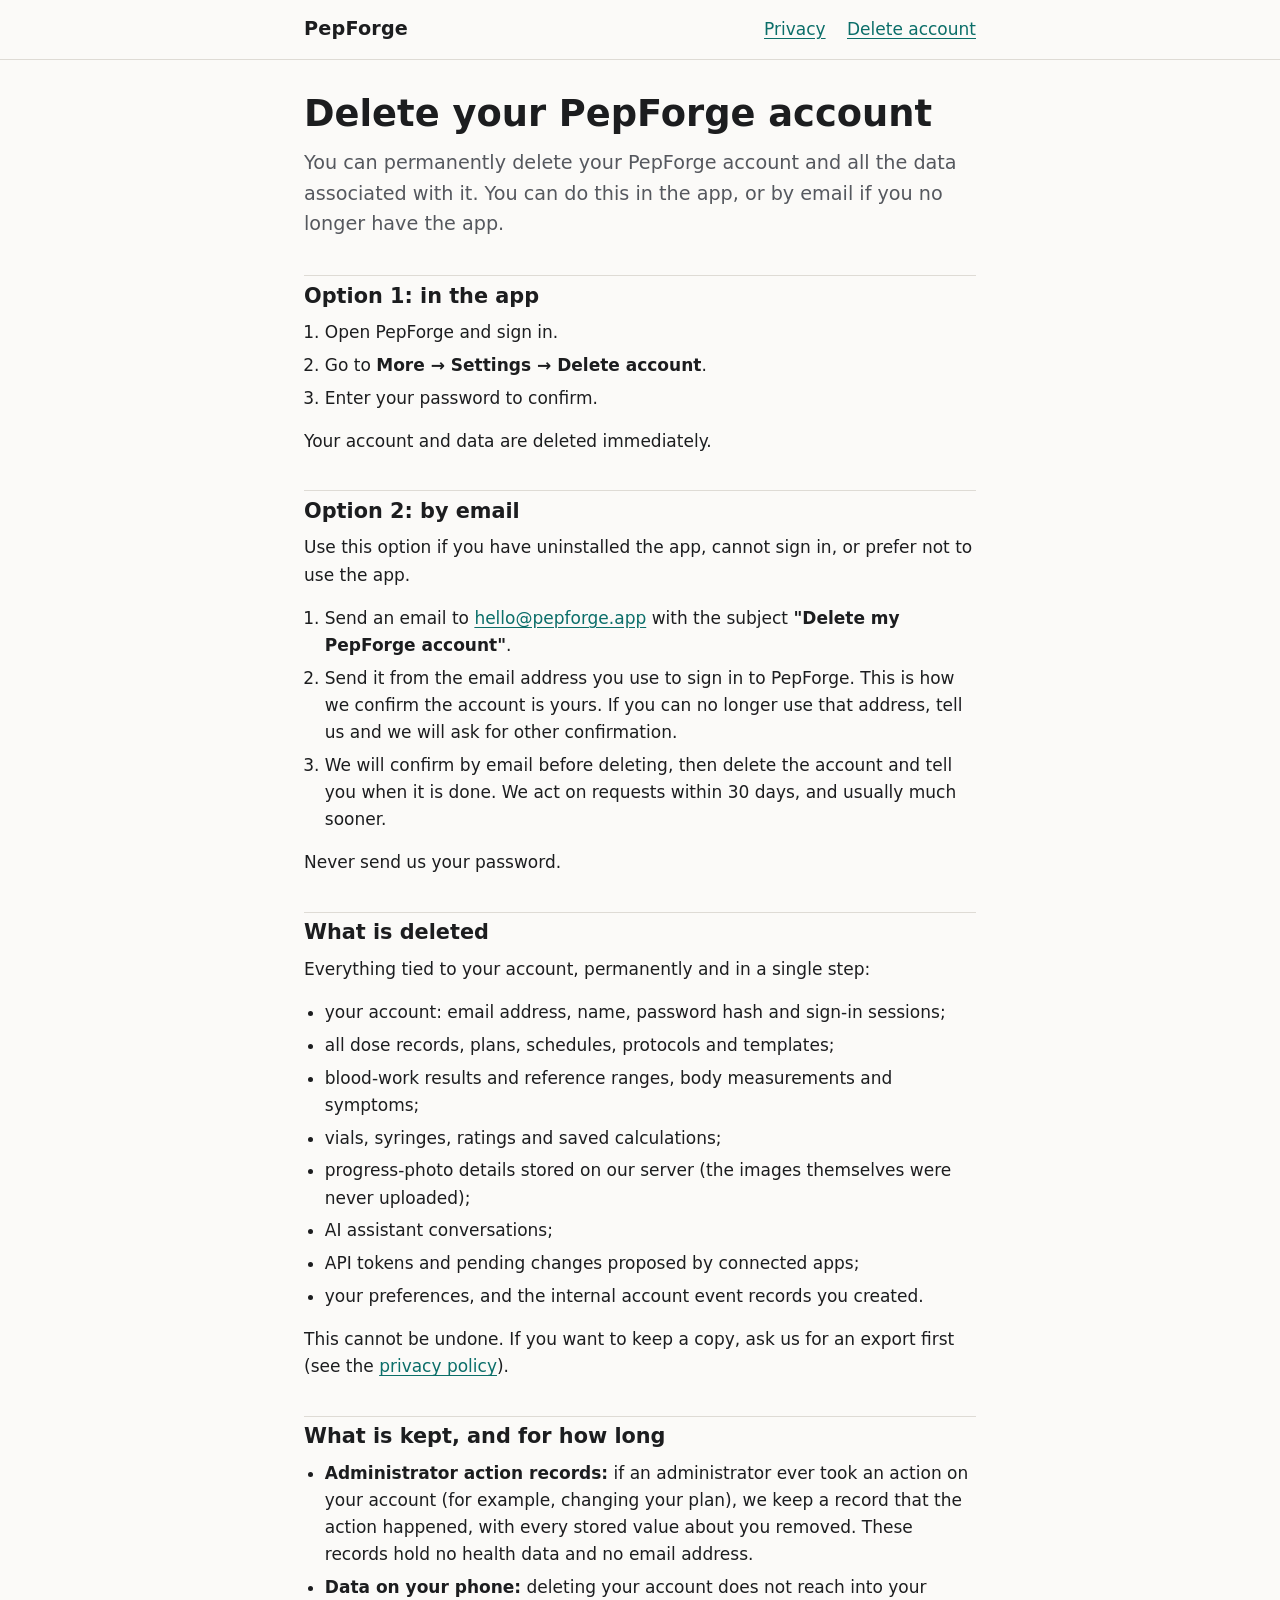
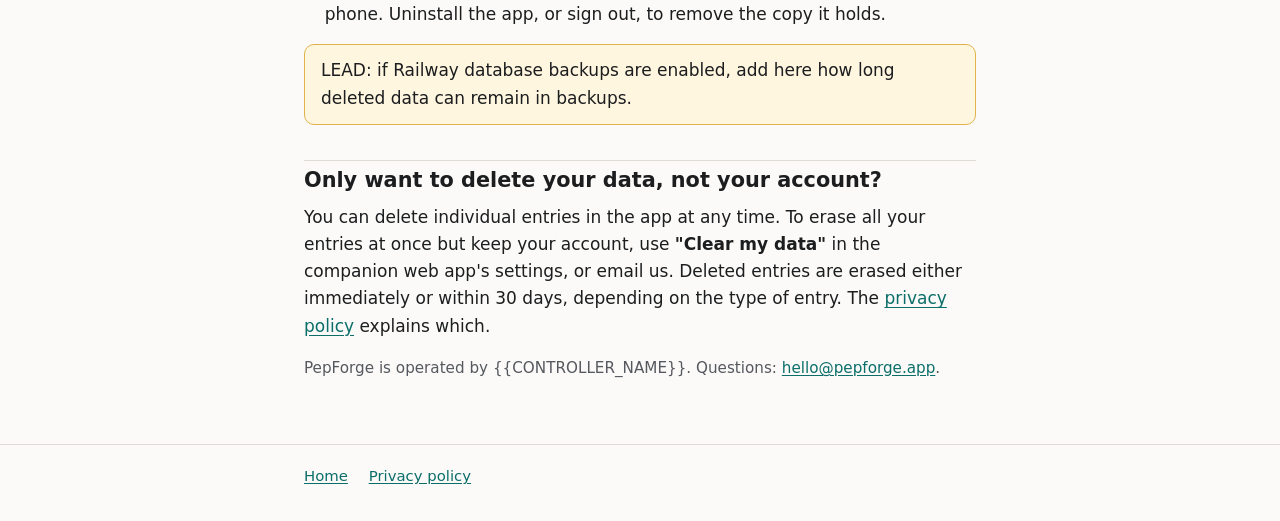
==== delete-account.html @ 92837080 "feat: PepForge landing page, privacy policy and account deletion page Static site for GitHub Pages (" ====
<!doctype html>
<html lang="en">
<head>
  <meta charset="utf-8">
  <meta name="viewport" content="width=device-width, initial-scale=1">
  <title>Delete PepForge Account</title>
  <meta name="description" content="How to delete your PepForge account and data, in the app or by email, and what is deleted.">
  <meta name="color-scheme" content="light dark">
  <link rel="stylesheet" href="style.css">
</head>
<body>
  <a class="skip" href="#main">Skip to content</a>
  <header class="site">
    <div class="wrap">
      <a class="brand" href="./">PepForge</a>
      <nav class="site" aria-label="Site">
        <a href="privacy.html">Privacy</a>
        <a href="delete-account.html" aria-current="page">Delete account</a>
      </nav>
    </div>
  </header>

  <main id="main">
    <div class="wrap">
      <h1>Delete your PepForge account</h1>
      <p class="lede">You can permanently delete your PepForge account and all the data associated with it. You can do this in the app, or by email if you no longer have the app.</p>

      <h2>Option 1: in the app</h2>
      <ol>
        <li>Open PepForge and sign in.</li>
        <li>Go to <strong>More &rarr; Settings &rarr; Delete account</strong>.</li>
        <li>Enter your password to confirm.</li>
      </ol>
      <p>Your account and data are deleted immediately.</p>

      <h2>Option 2: by email</h2>
      <p>Use this option if you have uninstalled the app, cannot sign in, or prefer not to use the app.</p>
      <ol>
        <li>Send an email to <a href="mailto:hello@pepforge.app?subject=Delete%20my%20PepForge%20account">hello@pepforge.app</a> with the subject <strong>"Delete my PepForge account"</strong>.</li>
        <li>Send it from the email address you use to sign in to PepForge. This is how we confirm the account is yours. If you can no longer use that address, tell us and we will ask for other confirmation.</li>
        <li>We will confirm by email before deleting, then delete the account and tell you when it is done. We act on requests within 30 days, and usually much sooner.</li>
      </ol>
      <p>Never send us your password.</p>

      <h2>What is deleted</h2>
      <p>Everything tied to your account, permanently and in a single step:</p>
      <ul>
        <li>your account: email address, name, password hash and sign-in sessions;</li>
        <li>all dose records, plans, schedules, protocols and templates;</li>
        <li>blood-work results and reference ranges, body measurements and symptoms;</li>
        <li>vials, syringes, ratings and saved calculations;</li>
        <li>progress-photo details stored on our server (the images themselves were never uploaded);</li>
        <li>AI assistant conversations;</li>
        <li>API tokens and pending changes proposed by connected apps;</li>
        <li>your preferences, and the internal account event records you created.</li>
      </ul>
      <p>This cannot be undone. If you want to keep a copy, ask us for an export first (see the <a href="privacy.html#rights">privacy policy</a>).</p>

      <h2>What is kept, and for how long</h2>
      <ul>
        <li><strong>Administrator action records:</strong> if an administrator ever took an action on your account (for example, changing your plan), we keep a record that the action happened, with every stored value about you removed. These records hold no health data and no email address.</li>
        <li><strong>Data on your phone:</strong> deleting your account does not reach into your phone. Uninstall the app, or sign out, to remove the copy it holds.</li>
      </ul>
      <p class="note">LEAD: if Railway database backups are enabled, add here how long deleted data can remain in backups.</p>

      <h2>Only want to delete your data, not your account?</h2>
      <p>You can delete individual entries in the app at any time. To erase all your entries at once but keep your account, use <strong>"Clear my data"</strong> in the companion web app's settings, or email us. Deleted entries are erased either immediately or within 30 days, depending on the type of entry. The <a href="privacy.html#retention">privacy policy</a> explains which.</p>

      <p class="meta">PepForge is operated by {{CONTROLLER_NAME}}. Questions: <a href="mailto:hello@pepforge.app">hello@pepforge.app</a>.</p>
    </div>
  </main>

  <footer class="site">
    <div class="wrap">
      <a href="./">Home</a>
      <a href="privacy.html">Privacy policy</a>
    </div>
  </footer>
</body>
</html>
---- style.css ----
/* PepForge site. No external fonts, scripts or trackers. Light and dark follow the device. */
:root {
  --bg: #fbfaf8;
  --surface: #ffffff;
  --text: #1c1d1f;
  --muted: #55585e;
  --border: #dedbd5;
  --accent: #0b6e69;
  --accent-text: #ffffff;
  --note-bg: #fff6e0;
  --note-border: #e0b44c;
  --focus: #1a5fd0;
  color-scheme: light dark;
}
@media (prefers-color-scheme: dark) {
  :root {
    --bg: #121416;
    --surface: #1b1e21;
    --text: #e9e7e3;
    --muted: #a9adb3;
    --border: #33373c;
    --accent: #4fc2b9;
    --accent-text: #0d1615;
    --note-bg: #2a2416;
    --note-border: #9c7a2c;
    --focus: #8ab4ff;
  }
}

*, *::before, *::after { box-sizing: border-box; }
html { -webkit-text-size-adjust: 100%; }
body {
  margin: 0;
  background: var(--bg);
  color: var(--text);
  font-family: system-ui, -apple-system, "Segoe UI", Roboto, "Helvetica Neue", Arial, sans-serif;
  font-size: 1.0625rem;
  line-height: 1.6;
}
.wrap { max-width: 44rem; margin: 0 auto; padding: 0 16px; }

a { color: var(--accent); text-underline-offset: 0.15em; }
a:focus-visible, .button:focus-visible { outline: 3px solid var(--focus); outline-offset: 2px; border-radius: 4px; }

.skip { position: absolute; left: -999px; top: 0; }
.skip:focus { left: 16px; top: 8px; background: var(--surface); padding: 8px 12px; z-index: 10; }

header.site { border-bottom: 1px solid var(--border); }
header.site .wrap { display: flex; align-items: center; justify-content: space-between; gap: 12px; padding-top: 14px; padding-bottom: 14px; flex-wrap: wrap; }
.brand { font-weight: 700; font-size: 1.2rem; color: var(--text); text-decoration: none; letter-spacing: 0.01em; }
nav.site a { margin-left: 16px; }
nav.site a:first-child { margin-left: 0; }

main { padding: 32px 0 48px; }
h1 { font-size: 1.9rem; line-height: 1.2; margin: 0 0 12px; }
h2 { font-size: 1.3rem; line-height: 1.3; margin: 2.2rem 0 0.6rem; padding-top: 0.4rem; border-top: 1px solid var(--border); }
h3 { font-size: 1.05rem; margin: 1.4rem 0 0.4rem; }
p, ul, ol { margin: 0 0 1rem; }
ul, ol { padding-left: 1.3rem; }
li { margin-bottom: 0.35rem; }
.lede { font-size: 1.2rem; color: var(--muted); }
.meta { color: var(--muted); font-size: 0.95rem; }

.hero { padding: 16px 0 8px; }
.features { list-style: none; padding: 0; display: grid; gap: 12px; }
.features li { background: var(--surface); border: 1px solid var(--border); border-radius: 10px; padding: 14px 16px; margin: 0; }
.features strong { display: block; }

.button {
  display: inline-block; padding: 12px 18px; border-radius: 10px;
  background: var(--accent); color: var(--accent-text); text-decoration: none; font-weight: 600;
}
.button[aria-disabled="true"] { opacity: 0.75; cursor: default; }

.note { background: var(--note-bg); border: 1px solid var(--note-border); border-radius: 10px; padding: 12px 16px; margin: 1rem 0; }
.disclaimer { background: var(--surface); border: 1px solid var(--border); border-radius: 10px; padding: 14px 16px; font-size: 0.97rem; }

.table-scroll { overflow-x: auto; margin: 0 0 1rem; }
table { border-collapse: collapse; width: 100%; font-size: 0.95rem; }
th, td { text-align: left; vertical-align: top; border-bottom: 1px solid var(--border); padding: 8px 10px 8px 0; }
th { font-weight: 600; }

.toc { background: var(--surface); border: 1px solid var(--border); border-radius: 10px; padding: 12px 16px; }
.toc ol { margin: 0; }

footer.site { border-top: 1px solid var(--border); padding: 20px 0 32px; color: var(--muted); font-size: 0.93rem; }
footer.site a { margin-right: 16px; }

@media (min-width: 640px) {
  h1 { font-size: 2.3rem; }
  .features { grid-template-columns: 1fr 1fr; }
}
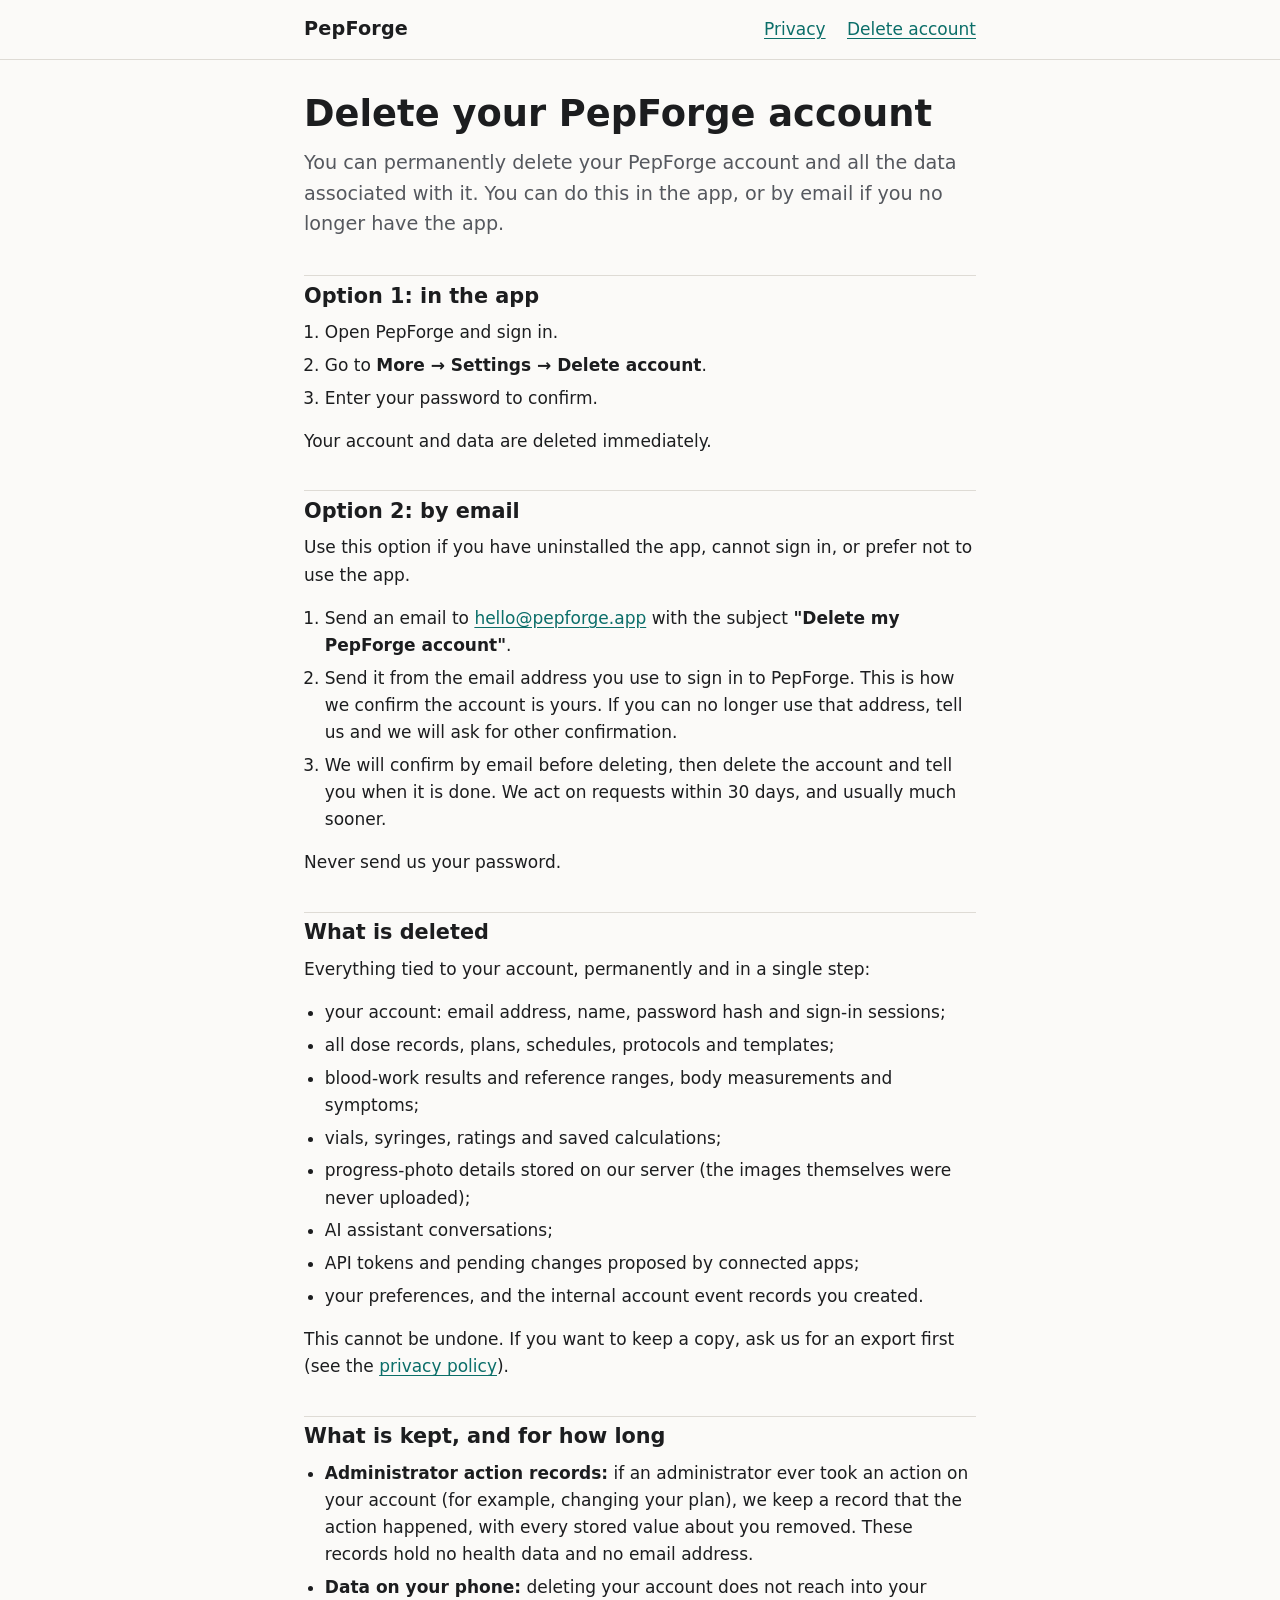
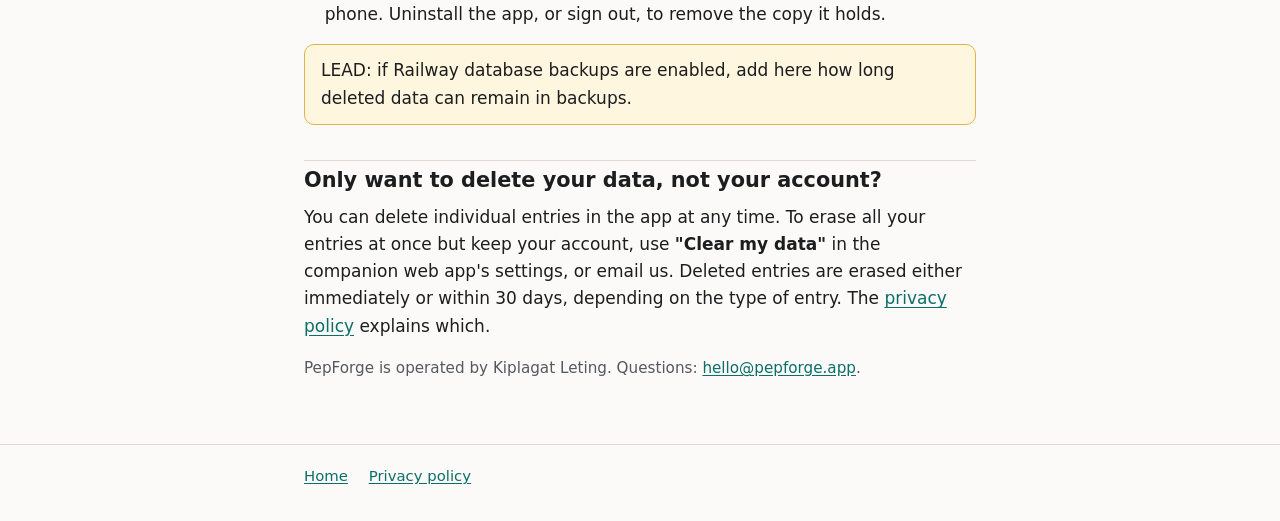
==== commit 84756cf4: "feat: name the data controller (Kiplagat Leting, Thailand) and the PDPA Thailand's PDPA is the gover" ====
--- a/delete-account.html
+++ b/delete-account.html
@@ -66,7 +66,7 @@
       <h2>Only want to delete your data, not your account?</h2>
       <p>You can delete individual entries in the app at any time. To erase all your entries at once but keep your account, use <strong>"Clear my data"</strong> in the companion web app's settings, or email us. Deleted entries are erased either immediately or within 30 days, depending on the type of entry. The <a href="privacy.html#retention">privacy policy</a> explains which.</p>
 
-      <p class="meta">PepForge is operated by {{CONTROLLER_NAME}}. Questions: <a href="mailto:hello@pepforge.app">hello@pepforge.app</a>.</p>
+      <p class="meta">PepForge is operated by Kiplagat Leting. Questions: <a href="mailto:hello@pepforge.app">hello@pepforge.app</a>.</p>
     </div>
   </main>
 
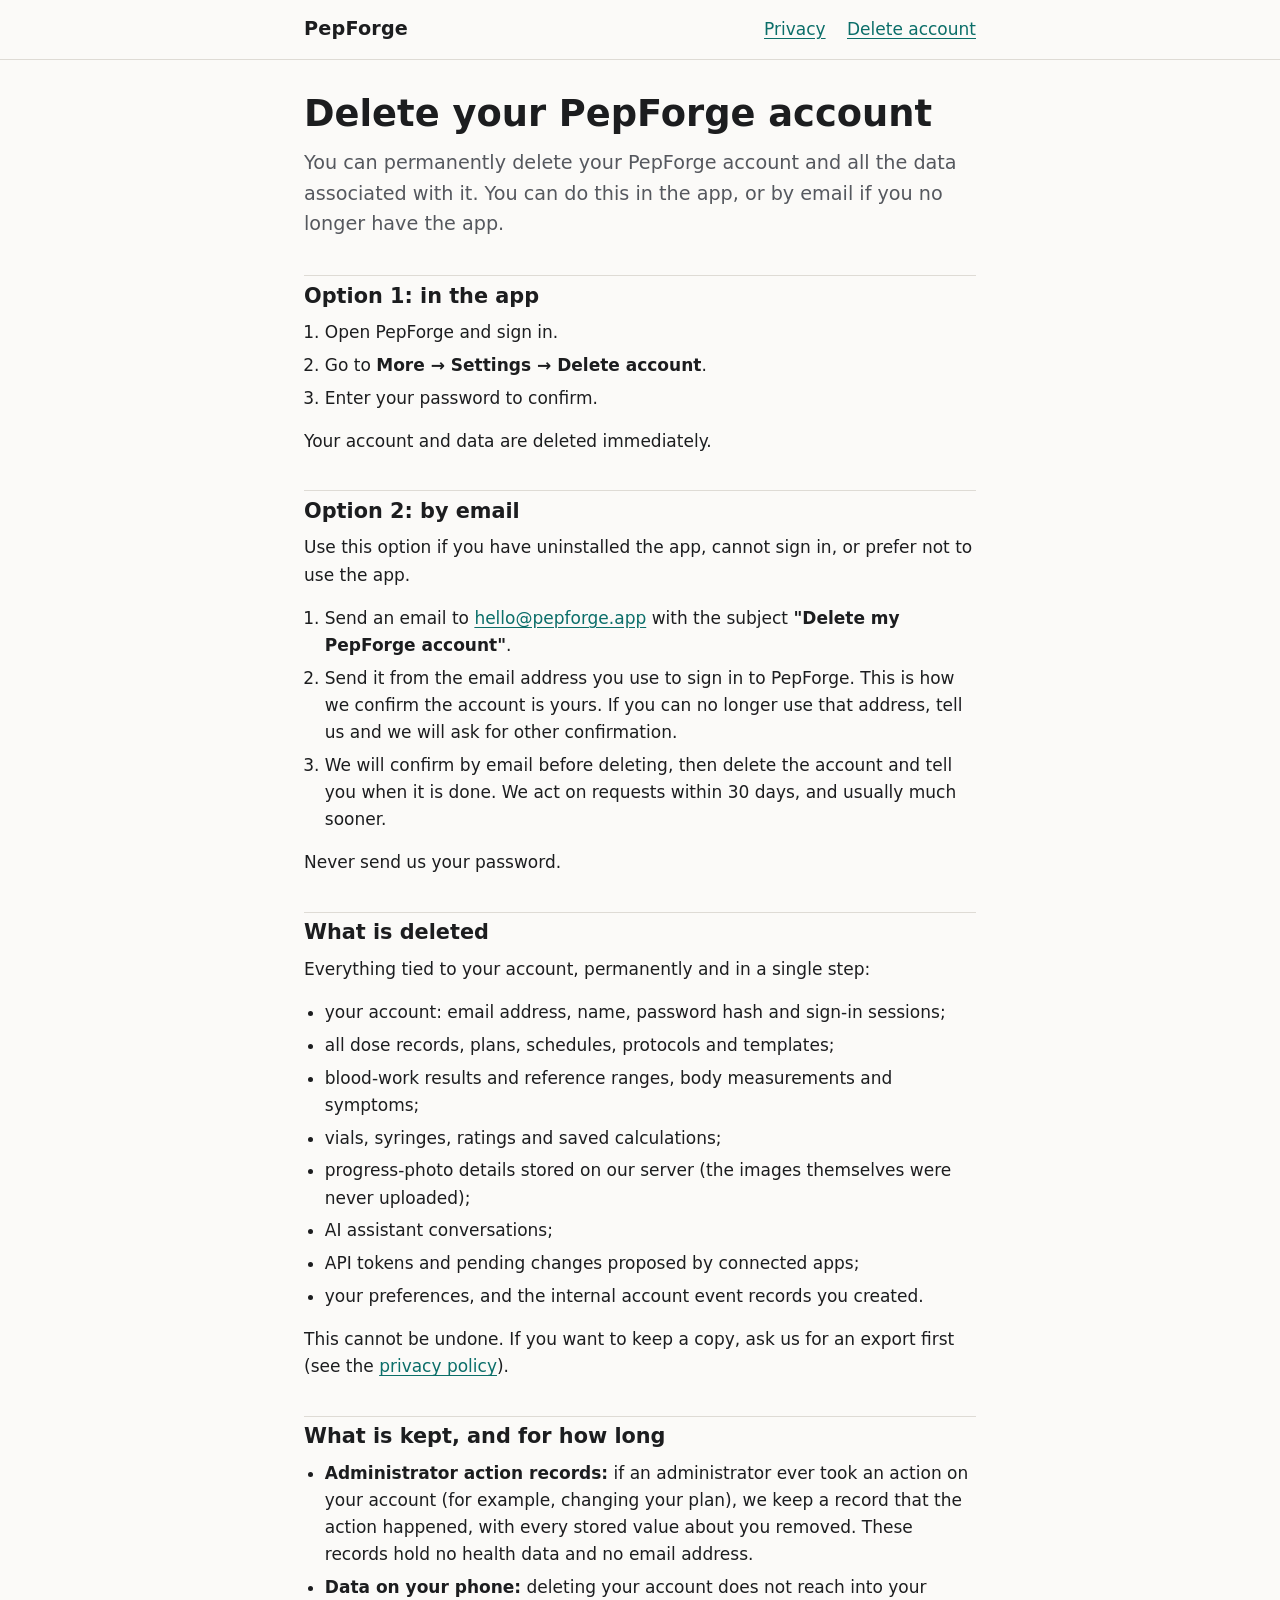
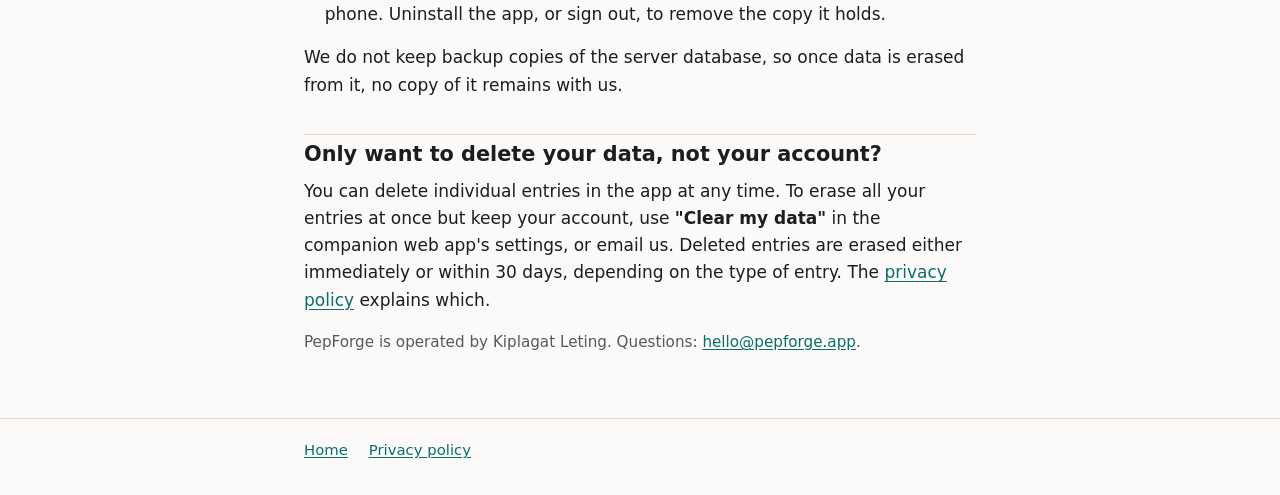
==== commit 2baed3ca: "privacy: state that no server backups are kept Co-Authored-By: Claude Opus 5.5 <noreply@anthropic.co" ====
--- a/delete-account.html
+++ b/delete-account.html
@@ -61,7 +61,7 @@
         <li><strong>Administrator action records:</strong> if an administrator ever took an action on your account (for example, changing your plan), we keep a record that the action happened, with every stored value about you removed. These records hold no health data and no email address.</li>
         <li><strong>Data on your phone:</strong> deleting your account does not reach into your phone. Uninstall the app, or sign out, to remove the copy it holds.</li>
       </ul>
-      <p class="note">LEAD: if Railway database backups are enabled, add here how long deleted data can remain in backups.</p>
+      <p>We do not keep backup copies of the server database, so once data is erased from it, no copy of it remains with us.</p>
 
       <h2>Only want to delete your data, not your account?</h2>
       <p>You can delete individual entries in the app at any time. To erase all your entries at once but keep your account, use <strong>"Clear my data"</strong> in the companion web app's settings, or email us. Deleted entries are erased either immediately or within 30 days, depending on the type of entry. The <a href="privacy.html#retention">privacy policy</a> explains which.</p>
